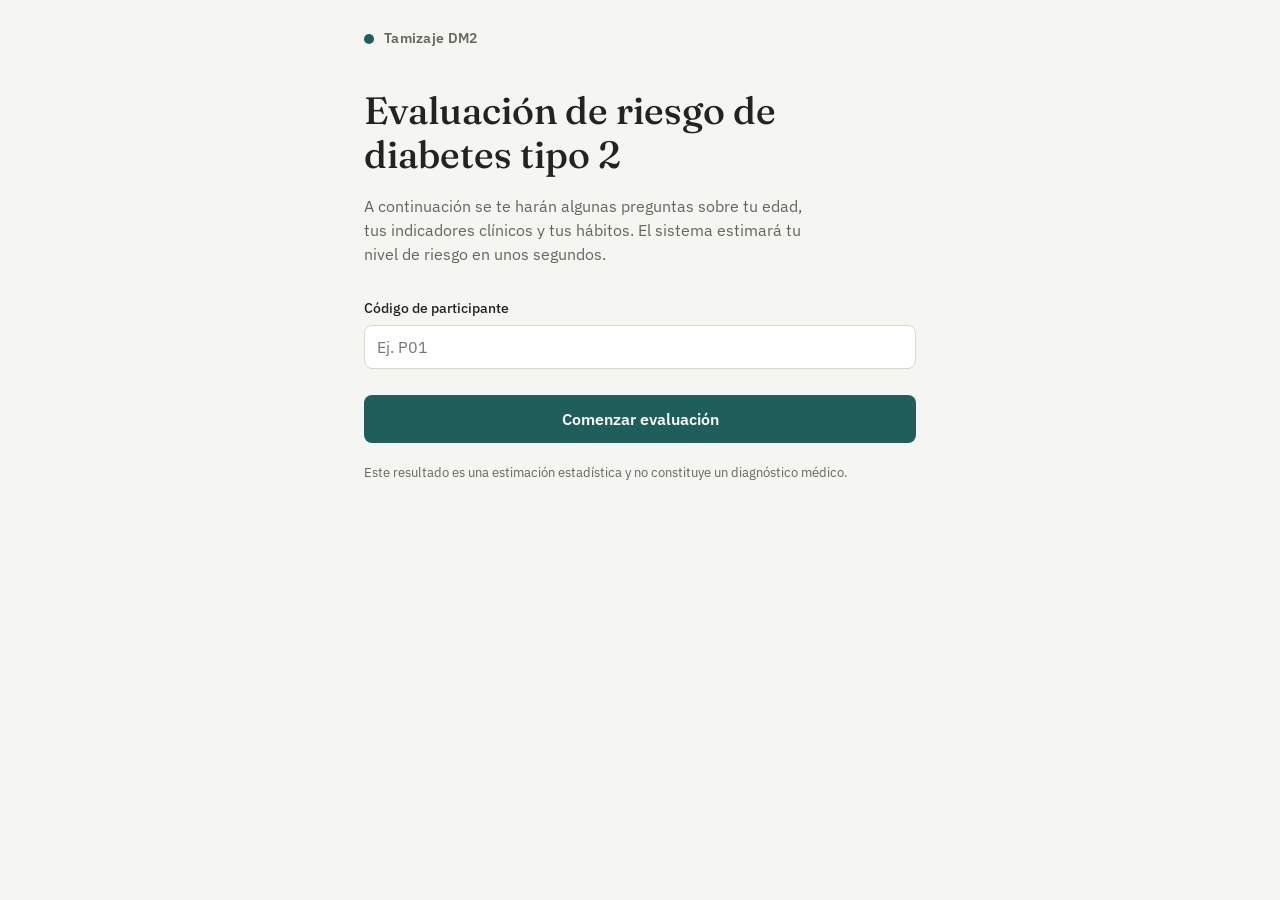
==== frontend/index.html @ 34cf7c33 "fix: apuntar frontend al backend de Render" ====
<!DOCTYPE html>
<html lang="es">

<head>
    <meta charset="UTF-8">
    <meta name="viewport" content="width=device-width, initial-scale=1.0">
    <title>Evaluación de riesgo de diabetes tipo 2</title>
    <link rel="preconnect" href="https://fonts.googleapis.com">
    <link
        href="https://fonts.googleapis.com/css2?family=Fraunces:opsz,wght@9..144,400;9..144,500;9..144,600&family=IBM+Plex+Sans:wght@400;500;600&display=swap"
        rel="stylesheet">
    <link rel="stylesheet" href="css/style.css">
</head>

<body>

    <div class="wrap">

        <header class="masthead">
            <span class="masthead__mark" aria-hidden="true"></span>
            <span class="masthead__name">Tamizaje DM2</span>
        </header>

        <!-- PANTALLA 1: INICIO -->
        <section id="screen-start" class="screen">
            <h1 class="display">Evaluación de riesgo de<br>diabetes tipo 2</h1>
            <p class="lede">
                A continuación se te harán algunas preguntas sobre tu edad, tus indicadores clínicos
                y tus hábitos. El sistema estimará tu nivel de riesgo en unos segundos.
            </p>

            <div class="field">
                <label for="codigo-participante">Código de participante</label>
                <input type="text" id="codigo-participante" placeholder="Ej. P01" autocomplete="off">
            </div>

            <button type="button" class="btn btn--primary" id="btn-start">Comenzar evaluación</button>

            <p class="disclaimer">
                Este resultado es una estimación estadística y no constituye un diagnóstico médico.
            </p>
        </section>

        <!-- PANTALLA 2: FORMULARIO -->
        <form id="screen-form" class="screen" hidden>
            <h2 class="section-title">Datos generales</h2>
            <div class="grid">
                <div class="field">
                    <label for="edad">Edad</label>
                    <input type="number" id="edad" min="30" max="64" required>
                    <span class="hint">Entre 30 y 64 años</span>
                </div>
                <div class="field">
                    <label for="genero">Sexo</label>
                    <select id="genero" required>
                        <option value="Female">Femenino</option>
                        <option value="Male">Masculino</option>
                        <option value="Other">Otro</option>
                    </select>
                </div>
            </div>

            <hr class="rule">

            <h2 class="section-title">Indicadores clínicos</h2>
            <p class="section-note">Si no conoces alguno de estos valores, revisa tu último examen de laboratorio.</p>

            <div class="grid">
                <div class="field">
                    <label for="imc">Índice de masa corporal (IMC)</label>
                    <input type="number" id="imc" min="10" max="70" step="0.1" required>
                </div>
                <div class="field">
                    <label for="glucosa">Glucosa en sangre (mg/dL)</label>
                    <input type="number" id="glucosa" min="50" max="400" required>
                </div>
                <div class="field">
                    <label for="hba1c">Nivel de HbA1c (%)</label>
                    <input type="number" id="hba1c" min="3" max="15" step="0.1" required>
                </div>
                <div class="field">
                    <label for="tabaquismo">Historial de tabaquismo</label>
                    <select id="tabaquismo" required>
                        <option value="never">Nunca he fumado</option>
                        <option value="former">Fumé antes, ya no</option>
                        <option value="not current">No fumo actualmente</option>
                        <option value="current">Fumo actualmente</option>
                        <option value="No Info">Prefiero no decir</option>
                    </select>
                </div>
            </div>

            <fieldset class="toggle-group">
                <legend>¿Tienes hipertensión arterial?</legend>
                <label class="toggle"><input type="radio" name="hipertension" value="1"><span>Sí</span></label>
                <label class="toggle"><input type="radio" name="hipertension" value="0" checked><span>No</span></label>
            </fieldset>

            <fieldset class="toggle-group">
                <legend>¿Tienes alguna enfermedad cardiovascular?</legend>
                <label class="toggle"><input type="radio" name="cardiaca" value="1"><span>Sí</span></label>
                <label class="toggle"><input type="radio" name="cardiaca" value="0" checked><span>No</span></label>
            </fieldset>

            <p class="error" id="form-error" hidden></p>

            <button type="button" class="btn btn--primary" id="btn-submit">Evaluar mi riesgo</button>
        </form>

        <!-- PANTALLA 3: RESULTADO -->
        <section id="screen-result" class="screen" hidden>
            <h2 class="section-title">Tu resultado</h2>

            <div class="result">
                <svg class="gauge" viewBox="0 0 120 120" aria-hidden="true">
                    <circle class="gauge__track" cx="60" cy="60" r="54"></circle>
                    <circle class="gauge__value" id="gauge-value" cx="60" cy="60" r="54"></circle>
                </svg>
                <div class="result__figures">
                    <span class="result__pct" id="result-pct">0%</span>
                    <span class="result__label" id="result-label">Calculando…</span>
                </div>
            </div>

            <p class="result__explain" id="result-explain"></p>

            <p class="result__meta" id="result-meta"></p>

            <p class="disclaimer">
                Este resultado es una estimación generada por un modelo estadístico y no reemplaza
                la evaluación de un profesional de salud. Ante cualquier duda, consulta a tu médico.
            </p>

            <button type="button" class="btn btn--ghost" id="btn-reset">Registrar otro participante</button>
            <a href="#" id="link-sus" class="btn btn--primary"
                style="display:block;text-align:center;text-decoration:none;box-sizing:border-box;margin-top:10px;">¿Ya
                terminaste? Completa la encuesta de usabilidad</a>
        </section>

    </div>

    <script src="js/config.js"></script>
    <script src="js/app.js"></script>
</body>

</html>
---- frontend/css/style.css ----
:root {
    --bg: #F5F6F1;
    --surface: #FFFFFF;
    --ink: #23241F;
    --ink-muted: #63665C;
    --line: #DBDACF;
    --primary: #1F5F5B;
    --primary-hover: #174A47;
    --on-primary: #FBFAF6;

    --risk-low: #3E7D51;
    --risk-low-bg: #E7F1E6;
    --risk-mid: #A9781E;
    --risk-mid-bg: #F4EAD4;
    --risk-high: #AA4A34;
    --risk-high-bg: #F3E0D8;

    --radius: 10px;
    --font-display: 'Fraunces', serif;
    --font-body: 'IBM Plex Sans', -apple-system, sans-serif;
}

* {
    box-sizing: border-box;
}

body {
    margin: 0;
    background: var(--bg);
    color: var(--ink);
    font-family: var(--font-body);
    line-height: 1.5;
    -webkit-font-smoothing: antialiased;
}

.wrap {
    max-width: 600px;
    margin: 0 auto;
    padding: 28px 24px 64px;
}

.masthead {
    display: flex;
    align-items: center;
    gap: 10px;
    margin-bottom: 40px;
}

.masthead__mark {
    width: 10px;
    height: 10px;
    border-radius: 50%;
    background: var(--primary);
    flex-shrink: 0;
}

.masthead__name {
    font-family: var(--font-body);
    font-weight: 600;
    font-size: 14px;
    color: var(--ink-muted);
    letter-spacing: 0.02em;
}

.display {
    font-family: var(--font-display);
    font-weight: 500;
    font-size: clamp(28px, 6vw, 38px);
    line-height: 1.15;
    margin: 0 0 18px;
    color: var(--ink);
}

.lede {
    font-size: 16px;
    color: var(--ink-muted);
    max-width: 46ch;
    margin: 0 0 32px;
}

.section-title {
    font-family: var(--font-display);
    font-weight: 500;
    font-size: 22px;
    margin: 0 0 4px;
}

.section-note {
    color: var(--ink-muted);
    font-size: 14px;
    margin: 0 0 20px;
}

.rule {
    border: none;
    border-top: 1px solid var(--line);
    margin: 32px 0;
}

.grid {
    display: grid;
    grid-template-columns: 1fr 1fr;
    gap: 18px 16px;
    margin-bottom: 8px;
}

.field {
    display: flex;
    flex-direction: column;
    gap: 6px;
    margin-bottom: 18px;
}

.field label {
    font-size: 14px;
    font-weight: 500;
    color: var(--ink);
}

.field input,
.field select {
    font-family: var(--font-body);
    font-size: 16px;
    padding: 11px 12px;
    border: 1px solid var(--line);
    border-radius: 8px;
    background: var(--surface);
    color: var(--ink);
}

.field input:focus,
.field select:focus,
.toggle input:focus-visible+span {
    outline: 2px solid var(--primary);
    outline-offset: 1px;
}

.hint {
    font-size: 12px;
    color: var(--ink-muted);
}

.toggle-group {
    border: none;
    padding: 0;
    margin: 0 0 20px;
    display: flex;
    align-items: center;
    justify-content: space-between;
    gap: 16px;
    flex-wrap: wrap;
}

.toggle-group legend {
    font-size: 15px;
    padding: 0;
    margin-bottom: 8px;
    width: 100%;
}

.toggle {
    position: relative;
    display: inline-flex;
}

.toggle input {
    position: absolute;
    opacity: 0;
}

.toggle span {
    padding: 8px 20px;
    border: 1px solid var(--line);
    border-radius: 999px;
    font-size: 14px;
    color: var(--ink-muted);
    cursor: pointer;
}

.toggle input:checked+span {
    background: var(--primary);
    border-color: var(--primary);
    color: var(--on-primary);
}

.btn {
    display: inline-block;
    width: 100%;
    padding: 14px 20px;
    border-radius: 8px;
    border: none;
    font-family: var(--font-body);
    font-size: 16px;
    font-weight: 600;
    cursor: pointer;
    text-align: center;
    margin-top: 8px;
}

.btn--primary {
    background: var(--primary);
    color: var(--on-primary);
}

.btn--primary:hover {
    background: var(--primary-hover);
}

.btn--ghost {
    background: transparent;
    color: var(--primary);
    border: 1px solid var(--line);
}

.disclaimer {
    font-size: 13px;
    color: var(--ink-muted);
    margin-top: 20px;
}

.error {
    color: var(--risk-high);
    font-size: 14px;
    margin: -6px 0 12px;
}

/* Resultado */
.result {
    display: flex;
    align-items: center;
    gap: 24px;
    margin: 12px 0 20px;
}

.gauge {
    width: 120px;
    height: 120px;
    flex-shrink: 0;
    transform: rotate(-90deg);
}

.gauge__track {
    fill: none;
    stroke: var(--line);
    stroke-width: 10;
}

.gauge__value {
    fill: none;
    stroke: var(--risk-low);
    stroke-width: 10;
    stroke-linecap: round;
    stroke-dasharray: 339.3 339.3;
    stroke-dashoffset: 339.3;
    transition: stroke-dashoffset 0.8s ease, stroke 0.3s ease;
}

.result__figures {
    display: flex;
    flex-direction: column;
    gap: 4px;
}

.result__pct {
    font-family: var(--font-display);
    font-size: 42px;
    font-weight: 500;
    line-height: 1;
}

.result__label {
    display: inline-block;
    padding: 5px 12px;
    border-radius: 999px;
    font-size: 13px;
    font-weight: 600;
    width: fit-content;
}

.result__label--bajo {
    background: var(--risk-low-bg);
    color: var(--risk-low);
}

.result__label--moderado {
    background: var(--risk-mid-bg);
    color: var(--risk-mid);
}

.result__label--alto {
    background: var(--risk-high-bg);
    color: var(--risk-high);
}

.result__explain {
    font-size: 15px;
    color: var(--ink);
    max-width: 48ch;
}

.result__meta {
    font-size: 13px;
    color: var(--ink-muted);
    margin-bottom: 28px;
}

@media (max-width: 460px) {
    .grid {
        grid-template-columns: 1fr;
    }

    .result {
        flex-direction: column;
        align-items: flex-start;
    }
}
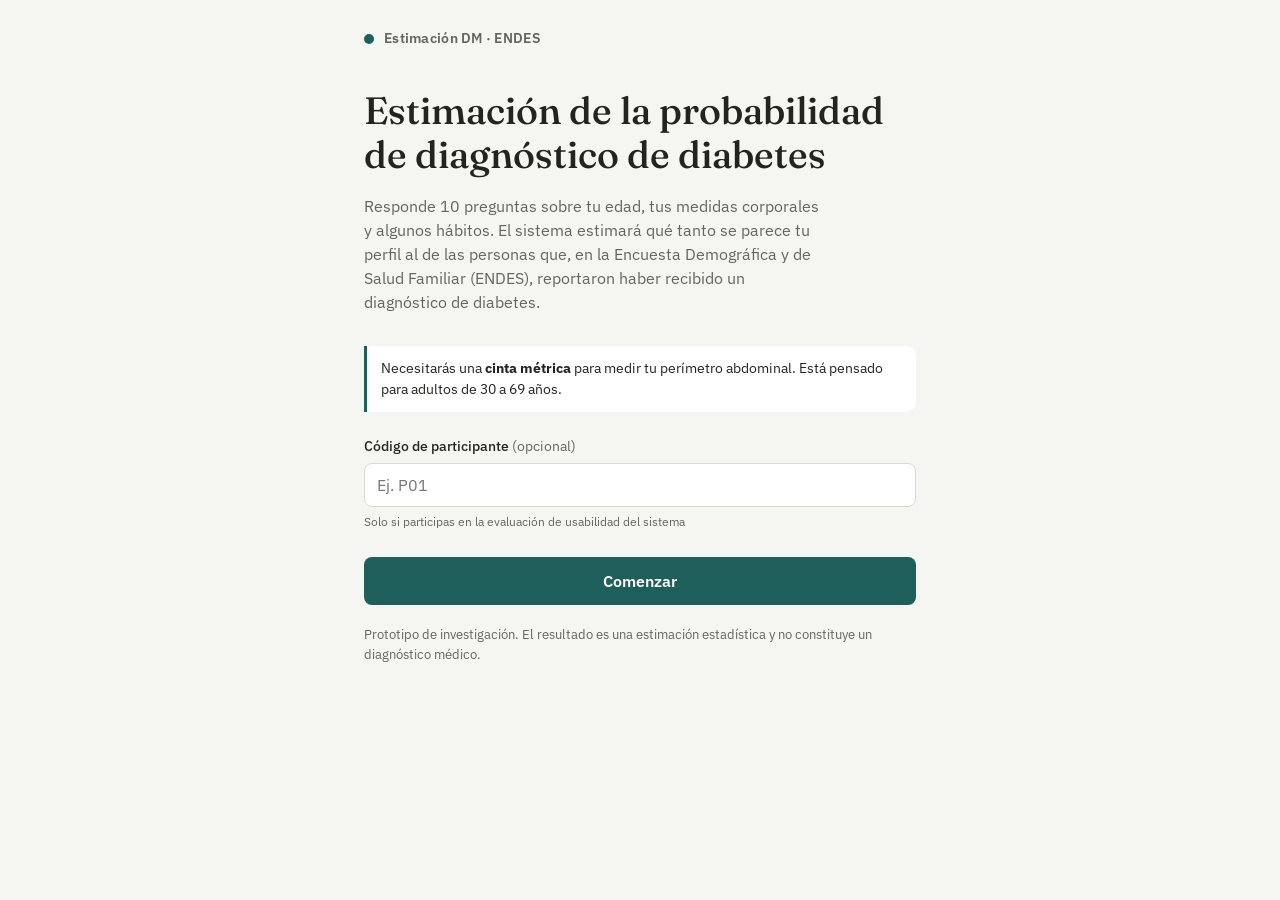
==== commit 08647fd6: "feat: backend Python 3.14, frontend y analisis compelemntarios de la fase ENDES" ====
--- a/frontend/index.html
+++ b/frontend/index.html
@@ -4,7 +4,7 @@
 <head>
     <meta charset="UTF-8">
     <meta name="viewport" content="width=device-width, initial-scale=1.0">
-    <title>Evaluación de riesgo de diabetes tipo 2</title>
+    <title>Estimación de diagnóstico de diabetes</title>
     <link rel="preconnect" href="https://fonts.googleapis.com">
     <link
         href="https://fonts.googleapis.com/css2?family=Fraunces:opsz,wght@9..144,400;9..144,500;9..144,600&family=IBM+Plex+Sans:wght@400;500;600&display=swap"
@@ -18,26 +18,34 @@
 
         <header class="masthead">
             <span class="masthead__mark" aria-hidden="true"></span>
-            <span class="masthead__name">Tamizaje DM2</span>
+            <span class="masthead__name">Estimación DM · ENDES</span>
         </header>
 
         <!-- PANTALLA 1: INICIO -->
         <section id="screen-start" class="screen">
-            <h1 class="display">Evaluación de riesgo de<br>diabetes tipo 2</h1>
+            <h1 class="display">Estimación de la probabilidad de diagnóstico de diabetes</h1>
             <p class="lede">
-                A continuación se te harán algunas preguntas sobre tu edad, tus indicadores clínicos
-                y tus hábitos. El sistema estimará tu nivel de riesgo en unos segundos.
+                Responde 10 preguntas sobre tu edad, tus medidas corporales y algunos hábitos. El sistema
+                estimará qué tanto se parece tu perfil al de las personas que, en la Encuesta Demográfica
+                y de Salud Familiar (ENDES), reportaron haber recibido un diagnóstico de diabetes.
+            </p>
+
+            <p class="callout">
+                Necesitarás una <strong>cinta métrica</strong> para medir tu perímetro abdominal.
+                Está pensado para adultos de 30 a 69 años.
             </p>
 
             <div class="field">
-                <label for="codigo-participante">Código de participante</label>
-                <input type="text" id="codigo-participante" placeholder="Ej. P01" autocomplete="off">
+                <label for="codigo-participante">Código de participante <span class="optional">(opcional)</span></label>
+                <input type="text" id="codigo-participante" placeholder="Ej. P01" maxlength="20" autocomplete="off">
+                <span class="hint">Solo si participas en la evaluación de usabilidad del sistema</span>
             </div>
 
-            <button type="button" class="btn btn--primary" id="btn-start">Comenzar evaluación</button>
+            <button type="button" class="btn btn--primary" id="btn-start">Comenzar</button>
 
             <p class="disclaimer">
-                Este resultado es una estimación estadística y no constituye un diagnóstico médico.
+                Prototipo de investigación. El resultado es una estimación estadística y no constituye un
+                diagnóstico médico.
             </p>
         </section>
 
@@ -46,65 +54,81 @@
             <h2 class="section-title">Datos generales</h2>
             <div class="grid">
                 <div class="field">
-                    <label for="edad">Edad</label>
-                    <input type="number" id="edad" min="30" max="64" required>
-                    <span class="hint">Entre 30 y 64 años</span>
+                    <label for="edad">Edad (años)</label>
+                    <input type="number" id="edad" min="30" max="69" step="1" required>
+                    <span class="hint">Entre 30 y 69 años</span>
                 </div>
                 <div class="field">
-                    <label for="genero">Sexo</label>
-                    <select id="genero" required>
-                        <option value="Female">Femenino</option>
-                        <option value="Male">Masculino</option>
-                        <option value="Other">Otro</option>
+                    <label for="sexo">Sexo</label>
+                    <select id="sexo" required>
+                        <option value="" selected disabled>Selecciona</option>
+                        <option value="femenino">Mujer</option>
+                        <option value="masculino">Hombre</option>
                     </select>
                 </div>
             </div>
 
             <hr class="rule">
 
-            <h2 class="section-title">Indicadores clínicos</h2>
-            <p class="section-note">Si no conoces alguno de estos valores, revisa tu último examen de laboratorio.</p>
+            <h2 class="section-title">Medidas corporales</h2>
+            <div class="grid">
+                <div class="field">
+                    <label for="peso">Peso (kg)</label>
+                    <input type="number" id="peso" min="30" max="250" step="0.1" required>
+                </div>
+                <div class="field">
+                    <label for="talla">Talla (cm)</label>
+                    <input type="number" id="talla" min="120" max="220" step="0.1" required>
+                </div>
+                <div class="field">
+                    <label>Índice de masa corporal (IMC)</label>
+                    <div class="imc-display" id="imc-display">—</div>
+                    <span class="hint">Se calcula automáticamente a partir de tu peso y talla</span>
+                </div>
+                <div class="field">
+                    <label for="cintura">Perímetro abdominal (cm)</label>
+                    <input type="number" id="cintura" min="50" max="170" step="0.1" required>
+                    <span class="hint">De pie, con la cinta alrededor de la cintura a la altura del ombligo, sin
+                        ajustarla</span>
+                </div>
+            </div>
+
+            <hr class="rule">
+
+            <h2 class="section-title">Antecedentes y hábitos</h2>
+
+            <fieldset class="toggle-group">
+                <legend>¿Alguna vez en su vida un médico le ha diagnosticado hipertensión arterial o presión alta?</legend>
+                <label class="toggle"><input type="radio" name="hipertension" value="1" required><span>Sí</span></label>
+                <label class="toggle"><input type="radio" name="hipertension" value="0"><span>No</span></label>
+            </fieldset>
+
+            <fieldset class="toggle-group">
+                <legend>En los últimos 12 meses, ¿ha fumado cigarrillos?</legend>
+                <label class="toggle"><input type="radio" name="fuma" value="1" required><span>Sí</span></label>
+                <label class="toggle"><input type="radio" name="fuma" value="0"><span>No</span></label>
+            </fieldset>
+
+            <fieldset class="toggle-group">
+                <legend>En los últimos 12 meses, ¿ha consumido alguna bebida alcohólica o licor?</legend>
+                <label class="toggle"><input type="radio" name="alcohol" value="1" required><span>Sí</span></label>
+                <label class="toggle"><input type="radio" name="alcohol" value="0"><span>No</span></label>
+            </fieldset>
 
             <div class="grid">
                 <div class="field">
-                    <label for="imc">Índice de masa corporal (IMC)</label>
-                    <input type="number" id="imc" min="10" max="70" step="0.1" required>
+                    <label for="dias-frutas">En los últimos 7 días, ¿cuántos días comió frutas?</label>
+                    <select id="dias-frutas" class="select-dias" required></select>
                 </div>
                 <div class="field">
-                    <label for="glucosa">Glucosa en sangre (mg/dL)</label>
-                    <input type="number" id="glucosa" min="50" max="400" required>
-                </div>
-                <div class="field">
-                    <label for="hba1c">Nivel de HbA1c (%)</label>
-                    <input type="number" id="hba1c" min="3" max="15" step="0.1" required>
-                </div>
-                <div class="field">
-                    <label for="tabaquismo">Historial de tabaquismo</label>
-                    <select id="tabaquismo" required>
-                        <option value="never">Nunca he fumado</option>
-                        <option value="former">Fumé antes, ya no</option>
-                        <option value="not current">No fumo actualmente</option>
-                        <option value="current">Fumo actualmente</option>
-                        <option value="No Info">Prefiero no decir</option>
-                    </select>
+                    <label for="dias-verduras">En los últimos 7 días, ¿cuántos días comió ensalada de verduras?</label>
+                    <select id="dias-verduras" class="select-dias" required></select>
                 </div>
             </div>
 
-            <fieldset class="toggle-group">
-                <legend>¿Tienes hipertensión arterial?</legend>
-                <label class="toggle"><input type="radio" name="hipertension" value="1"><span>Sí</span></label>
-                <label class="toggle"><input type="radio" name="hipertension" value="0" checked><span>No</span></label>
-            </fieldset>
-
-            <fieldset class="toggle-group">
-                <legend>¿Tienes alguna enfermedad cardiovascular?</legend>
-                <label class="toggle"><input type="radio" name="cardiaca" value="1"><span>Sí</span></label>
-                <label class="toggle"><input type="radio" name="cardiaca" value="0" checked><span>No</span></label>
-            </fieldset>
-
             <p class="error" id="form-error" hidden></p>
 
-            <button type="button" class="btn btn--primary" id="btn-submit">Evaluar mi riesgo</button>
+            <button type="button" class="btn btn--primary" id="btn-submit">Obtener estimación</button>
         </form>
 
         <!-- PANTALLA 3: RESULTADO -->
@@ -114,27 +138,27 @@
             <div class="result">
                 <svg class="gauge" viewBox="0 0 120 120" aria-hidden="true">
                     <circle class="gauge__track" cx="60" cy="60" r="54"></circle>
-                    <circle class="gauge__value" id="gauge-value" cx="60" cy="60" r="54"></circle>
+                    <circle class="gauge__value gauge__value--neutral" id="gauge-value" cx="60" cy="60" r="54"></circle>
                 </svg>
                 <div class="result__figures">
                     <span class="result__pct" id="result-pct">0%</span>
-                    <span class="result__label" id="result-label">Calculando…</span>
+                    <span class="result__caption">Probabilidad estimada</span>
                 </div>
             </div>
 
-            <p class="result__explain" id="result-explain"></p>
+            <p class="result__reference" id="result-reference"></p>
+            <p class="result__explain" id="result-message"></p>
+
+            <hr class="rule">
+
+            <h3 class="subsection-title">Cómo combinó el modelo tus datos</h3>
+            <ul class="factores" id="result-factores"></ul>
+            <p class="section-note" id="result-nota"></p>
 
             <p class="result__meta" id="result-meta"></p>
 
-            <p class="disclaimer">
-                Este resultado es una estimación generada por un modelo estadístico y no reemplaza
-                la evaluación de un profesional de salud. Ante cualquier duda, consulta a tu médico.
-            </p>
-
-            <button type="button" class="btn btn--ghost" id="btn-reset">Registrar otro participante</button>
-            <a href="#" id="link-sus" class="btn btn--primary"
-                style="display:block;text-align:center;text-decoration:none;box-sizing:border-box;margin-top:10px;">¿Ya
-                terminaste? Completa la encuesta de usabilidad</a>
+            <button type="button" class="btn btn--ghost" id="btn-reset">Nueva evaluación</button>
+            <a href="#" id="link-sus" class="btn btn--primary btn--link" hidden>Completa la encuesta de usabilidad</a>
         </section>
 
     </div>
@@ -143,4 +167,4 @@
     <script src="js/app.js"></script>
 </body>
 
-</html>+</html>
--- a/frontend/css/style.css
+++ b/frontend/css/style.css
@@ -138,6 +138,17 @@
 .hint {
     font-size: 12px;
     color: var(--ink-muted);
+}
+
+.imc-display {
+    font-family: var(--font-body);
+    font-size: 20px;
+    font-weight: 600;
+    padding: 11px 12px;
+    border: 1px dashed var(--line);
+    border-radius: 8px;
+    background: var(--bg);
+    color: var(--primary);
 }
 
 .toggle-group {
@@ -304,6 +315,100 @@
     margin-bottom: 28px;
 }
 
+/* Resultado de la estimacion: sin colores de riesgo, porque no hay categorias de riesgo */
+.gauge__value--neutral {
+    stroke: var(--primary);
+}
+
+.result__caption {
+    font-size: 14px;
+    color: var(--ink-muted);
+}
+
+.result__reference {
+    font-size: 14px;
+    color: var(--ink-muted);
+    max-width: 52ch;
+}
+
+.subsection-title {
+    font-family: var(--font-display);
+    font-weight: 500;
+    font-size: 18px;
+    margin: 0 0 12px;
+}
+
+.factores {
+    list-style: none;
+    padding: 0;
+    margin: 0 0 16px;
+    border: 1px solid var(--line);
+    border-radius: var(--radius);
+    background: var(--surface);
+}
+
+.factor {
+    display: grid;
+    grid-template-columns: 1fr auto;
+    gap: 2px 12px;
+    padding: 12px 14px;
+}
+
+.factor + .factor {
+    border-top: 1px solid var(--line);
+}
+
+.factor__nombre {
+    font-weight: 500;
+}
+
+.factor__valor {
+    grid-column: 1;
+    font-size: 13px;
+    color: var(--ink-muted);
+}
+
+.factor__efecto {
+    grid-column: 2;
+    grid-row: 1 / span 2;
+    align-self: center;
+    font-size: 13px;
+    padding: 4px 10px;
+    border-radius: 999px;
+    border: 1px solid var(--line);
+    color: var(--ink-muted);
+}
+
+.factor__efecto--aumenta {
+    color: var(--primary);
+    border-color: var(--primary);
+}
+
+.callout {
+    font-size: 14px;
+    padding: 12px 14px;
+    border-left: 3px solid var(--primary);
+    background: var(--surface);
+    border-radius: 0 var(--radius) var(--radius) 0;
+    margin: 0 0 24px;
+}
+
+.optional {
+    font-weight: 400;
+    color: var(--ink-muted);
+}
+
+.btn--link {
+    display: block;
+    text-decoration: none;
+    box-sizing: border-box;
+    margin-top: 10px;
+}
+
+.btn--link[hidden] {
+    display: none;
+}
+
 @media (max-width: 460px) {
     .grid {
         grid-template-columns: 1fr;
@@ -313,4 +418,74 @@
         flex-direction: column;
         align-items: flex-start;
     }
+}
+
+/* Encuesta SUS: preguntas tipo Likert */
+.likert {
+    border: none;
+    padding: 0;
+    margin: 0 0 24px;
+}
+
+.likert legend {
+    font-size: 15px;
+    font-weight: 500;
+    padding: 0;
+    margin-bottom: 12px;
+}
+
+.likert__scale {
+    display: flex;
+    justify-content: space-between;
+    gap: 6px;
+}
+
+.likert__option {
+    display: flex;
+    flex-direction: column;
+    align-items: center;
+    gap: 6px;
+    flex: 1;
+    cursor: pointer;
+    text-align: center;
+}
+
+.likert__option input {
+    position: absolute;
+    opacity: 0;
+}
+
+.likert__dot {
+    width: 22px;
+    height: 22px;
+    border-radius: 50%;
+    border: 1px solid var(--line);
+    background: var(--surface);
+}
+
+.likert__option input:checked+.likert__dot {
+    background: var(--primary);
+    border-color: var(--primary);
+    box-shadow: 0 0 0 3px rgba(31, 95, 91, 0.15);
+}
+
+.likert__option input:focus-visible+.likert__dot {
+    outline: 2px solid var(--primary);
+    outline-offset: 2px;
+}
+
+.likert__text {
+    font-size: 11px;
+    color: var(--ink-muted);
+    line-height: 1.2;
+}
+
+@media (max-width: 460px) {
+    .likert__scale {
+        gap: 4px;
+    }
+
+    .likert__text {
+        font-size: 9px;
+    }
 }
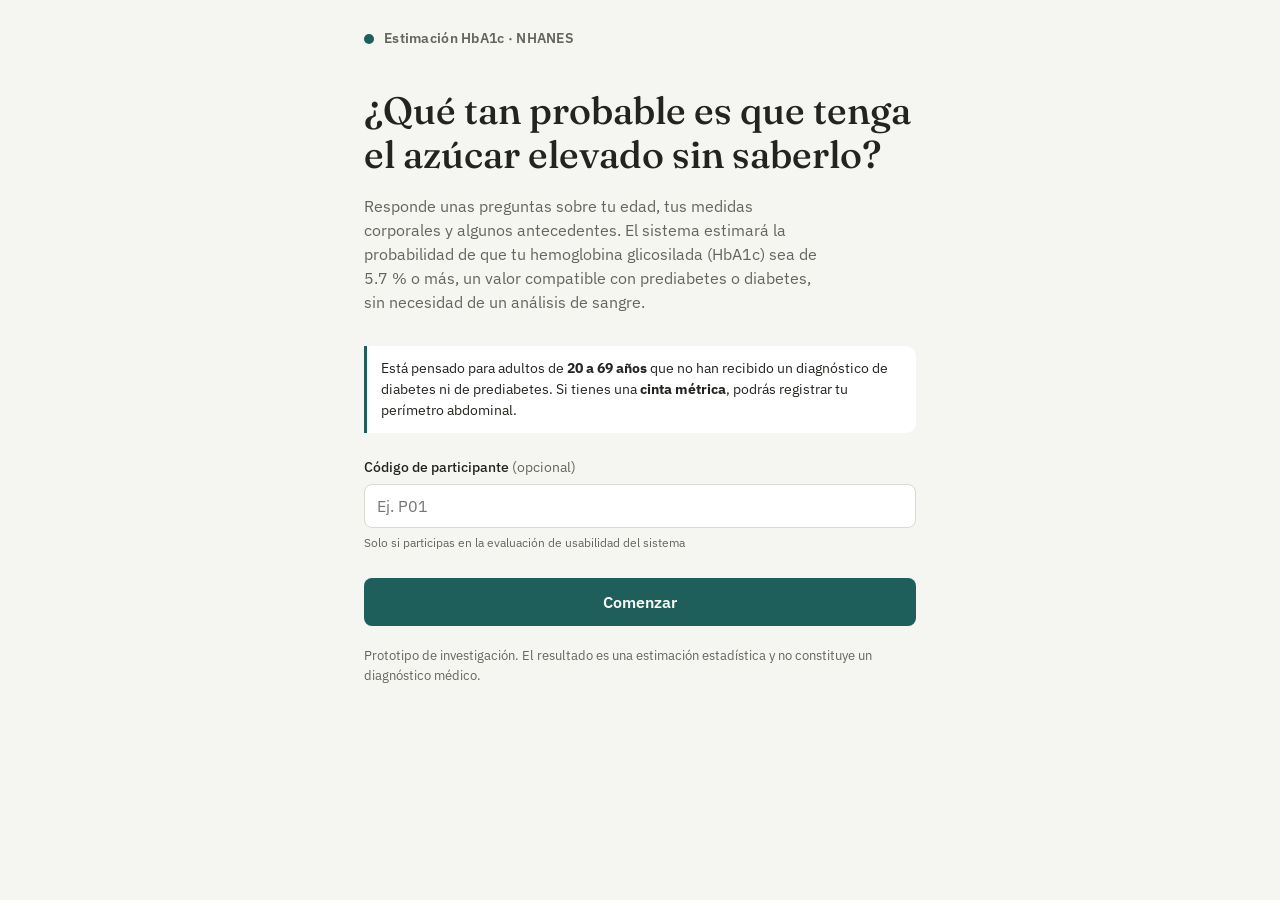
==== commit aa31a1ff: "feat: web con modelo NHANES, contribuciones SHARP y catalogo de recomendaciones" ====
--- a/frontend/index.html
+++ b/frontend/index.html
@@ -4,7 +4,7 @@
 <head>
     <meta charset="UTF-8">
     <meta name="viewport" content="width=device-width, initial-scale=1.0">
-    <title>Estimación de diagnóstico de diabetes</title>
+    <title>Estimación de HbA1c elevada</title>
     <link rel="preconnect" href="https://fonts.googleapis.com">
     <link
         href="https://fonts.googleapis.com/css2?family=Fraunces:opsz,wght@9..144,400;9..144,500;9..144,600&family=IBM+Plex+Sans:wght@400;500;600&display=swap"
@@ -18,21 +18,22 @@
 
         <header class="masthead">
             <span class="masthead__mark" aria-hidden="true"></span>
-            <span class="masthead__name">Estimación DM · ENDES</span>
+            <span class="masthead__name">Estimación HbA1c · NHANES</span>
         </header>
 
         <!-- PANTALLA 1: INICIO -->
         <section id="screen-start" class="screen">
-            <h1 class="display">Estimación de la probabilidad de diagnóstico de diabetes</h1>
+            <h1 class="display">¿Qué tan probable es que tenga el azúcar elevado sin saberlo?</h1>
             <p class="lede">
-                Responde 10 preguntas sobre tu edad, tus medidas corporales y algunos hábitos. El sistema
-                estimará qué tanto se parece tu perfil al de las personas que, en la Encuesta Demográfica
-                y de Salud Familiar (ENDES), reportaron haber recibido un diagnóstico de diabetes.
+                Responde unas preguntas sobre tu edad, tus medidas corporales y algunos antecedentes. El sistema
+                estimará la probabilidad de que tu hemoglobina glicosilada (HbA1c) sea de 5.7 % o más, un valor
+                compatible con prediabetes o diabetes, sin necesidad de un análisis de sangre.
             </p>
 
             <p class="callout">
-                Necesitarás una <strong>cinta métrica</strong> para medir tu perímetro abdominal.
-                Está pensado para adultos de 30 a 69 años.
+                Está pensado para adultos de <strong>20 a 69 años</strong> que no han recibido un diagnóstico de
+                diabetes ni de prediabetes. Si tienes una <strong>cinta métrica</strong>, podrás registrar tu
+                perímetro abdominal.
             </p>
 
             <div class="field">
@@ -49,14 +50,37 @@
             </p>
         </section>
 
-        <!-- PANTALLA 2: FORMULARIO -->
+        <!-- PANTALLA 2: PREGUNTA DE FILTRO -->
+        <section id="screen-filter" class="screen" hidden>
+            <h2 class="section-title">Antes de empezar</h2>
+            <fieldset class="toggle-group">
+                <legend>¿Algún médico le ha dicho que tiene diabetes, prediabetes o azúcar alta en la sangre, o usa
+                    insulina o pastillas para la diabetes?</legend>
+                <label class="toggle"><input type="radio" name="diagnostico_previo" value="1"><span>Sí</span></label>
+                <label class="toggle"><input type="radio" name="diagnostico_previo" value="0"><span>No</span></label>
+            </fieldset>
+            <p class="error" id="filter-error" hidden>Selecciona una respuesta para continuar.</p>
+            <button type="button" class="btn btn--primary" id="btn-filter">Continuar</button>
+        </section>
+
+        <!-- PANTALLA: FUERA DEL ALCANCE -->
+        <section id="screen-out" class="screen" hidden>
+            <h2 class="section-title">Este sistema no aplica a su caso</h2>
+            <p class="result__explain" id="out-message">
+                Este sistema está pensado para personas sin diagnóstico previo de diabetes ni prediabetes y que no
+                estén embarazadas. Si ya recibió un diagnóstico, siga las indicaciones de su profesional de salud.
+            </p>
+            <button type="button" class="btn btn--ghost btn-reset">Volver al inicio</button>
+        </section>
+
+        <!-- PANTALLA 3: FORMULARIO -->
         <form id="screen-form" class="screen" hidden>
             <h2 class="section-title">Datos generales</h2>
             <div class="grid">
                 <div class="field">
                     <label for="edad">Edad (años)</label>
-                    <input type="number" id="edad" min="30" max="69" step="1" required>
-                    <span class="hint">Entre 30 y 69 años</span>
+                    <input type="number" id="edad" min="20" max="69" step="1" required>
+                    <span class="hint">Entre 20 y 69 años</span>
                 </div>
                 <div class="field">
                     <label for="sexo">Sexo</label>
@@ -68,6 +92,12 @@
                 </div>
             </div>
 
+            <fieldset class="toggle-group" id="grupo-embarazo" hidden>
+                <legend>¿Está embarazada actualmente?</legend>
+                <label class="toggle"><input type="radio" name="embarazo" value="1"><span>Sí</span></label>
+                <label class="toggle"><input type="radio" name="embarazo" value="0"><span>No</span></label>
+            </fieldset>
+
             <hr class="rule">
 
             <h2 class="section-title">Medidas corporales</h2>
@@ -86,10 +116,10 @@
                     <span class="hint">Se calcula automáticamente a partir de tu peso y talla</span>
                 </div>
                 <div class="field">
-                    <label for="cintura">Perímetro abdominal (cm)</label>
-                    <input type="number" id="cintura" min="50" max="170" step="0.1" required>
+                    <label for="cintura">Perímetro abdominal (cm) <span class="optional">(opcional)</span></label>
+                    <input type="number" id="cintura" min="50" max="180" step="0.1">
                     <span class="hint">De pie, con la cinta alrededor de la cintura a la altura del ombligo, sin
-                        ajustarla</span>
+                        ajustarla. Si no tienes cinta métrica, déjalo vacío.</span>
                 </div>
             </div>
 
@@ -98,40 +128,38 @@
             <h2 class="section-title">Antecedentes y hábitos</h2>
 
             <fieldset class="toggle-group">
-                <legend>¿Alguna vez en su vida un médico le ha diagnosticado hipertensión arterial o presión alta?</legend>
+                <legend>¿Algún médico u otro profesional de salud le ha dicho que tiene presión alta (hipertensión)?</legend>
                 <label class="toggle"><input type="radio" name="hipertension" value="1" required><span>Sí</span></label>
                 <label class="toggle"><input type="radio" name="hipertension" value="0"><span>No</span></label>
             </fieldset>
 
             <fieldset class="toggle-group">
-                <legend>En los últimos 12 meses, ¿ha fumado cigarrillos?</legend>
+                <legend>¿Su padre, su madre o algún hermano o hermana ha sido diagnosticado con diabetes?</legend>
+                <label class="toggle"><input type="radio" name="familiar_diabetes" value="1" required><span>Sí</span></label>
+                <label class="toggle"><input type="radio" name="familiar_diabetes" value="0"><span>No</span></label>
+                <label class="toggle"><input type="radio" name="familiar_diabetes" value="ns"><span>No sé</span></label>
+            </fieldset>
+
+            <fieldset class="toggle-group">
+                <legend>En una semana típica, ¿practica deportes, ejercicios o actividades recreativas moderadas o
+                    vigorosas (por ejemplo, caminar a paso rápido, nadar, montar bicicleta, jugar fútbol) durante al
+                    menos 10 minutos seguidos?</legend>
+                <label class="toggle"><input type="radio" name="actividad_fisica" value="1" required><span>Sí</span></label>
+                <label class="toggle"><input type="radio" name="actividad_fisica" value="0"><span>No</span></label>
+            </fieldset>
+
+            <fieldset class="toggle-group">
+                <legend>¿Fuma cigarrillos actualmente, ya sea todos los días o algunos días?</legend>
                 <label class="toggle"><input type="radio" name="fuma" value="1" required><span>Sí</span></label>
                 <label class="toggle"><input type="radio" name="fuma" value="0"><span>No</span></label>
             </fieldset>
 
-            <fieldset class="toggle-group">
-                <legend>En los últimos 12 meses, ¿ha consumido alguna bebida alcohólica o licor?</legend>
-                <label class="toggle"><input type="radio" name="alcohol" value="1" required><span>Sí</span></label>
-                <label class="toggle"><input type="radio" name="alcohol" value="0"><span>No</span></label>
-            </fieldset>
-
-            <div class="grid">
-                <div class="field">
-                    <label for="dias-frutas">En los últimos 7 días, ¿cuántos días comió frutas?</label>
-                    <select id="dias-frutas" class="select-dias" required></select>
-                </div>
-                <div class="field">
-                    <label for="dias-verduras">En los últimos 7 días, ¿cuántos días comió ensalada de verduras?</label>
-                    <select id="dias-verduras" class="select-dias" required></select>
-                </div>
-            </div>
-
             <p class="error" id="form-error" hidden></p>
 
             <button type="button" class="btn btn--primary" id="btn-submit">Obtener estimación</button>
         </form>
 
-        <!-- PANTALLA 3: RESULTADO -->
+        <!-- PANTALLA 4: RESULTADO -->
         <section id="screen-result" class="screen" hidden>
             <h2 class="section-title">Tu resultado</h2>
 
@@ -142,22 +170,30 @@
                 </svg>
                 <div class="result__figures">
                     <span class="result__pct" id="result-pct">0%</span>
-                    <span class="result__caption">Probabilidad estimada</span>
-                </div>
-            </div>
-
+                    <span class="result__caption">Probabilidad estimada de HbA1c ≥ 5.7 %</span>
+                    <span class="result__interval" id="result-interval"></span>
+                </div>
+            </div>
+
+            <p class="result__explain" id="result-message"></p>
             <p class="result__reference" id="result-reference"></p>
-            <p class="result__explain" id="result-message"></p>
-
-            <hr class="rule">
-
-            <h3 class="subsection-title">Cómo combinó el modelo tus datos</h3>
+            <p class="section-note" id="result-nota-intervalo"></p>
+
+            <hr class="rule">
+
+            <h3 class="subsection-title">Qué datos influyeron más en tu estimación</h3>
             <ul class="factores" id="result-factores"></ul>
             <p class="section-note" id="result-nota"></p>
 
+            <hr class="rule">
+
+            <h3 class="subsection-title">Recomendaciones</h3>
+            <ol class="recomendaciones" id="result-recomendaciones"></ol>
+            <p class="section-note" id="result-nota-recomendaciones"></p>
+
             <p class="result__meta" id="result-meta"></p>
 
-            <button type="button" class="btn btn--ghost" id="btn-reset">Nueva evaluación</button>
+            <button type="button" class="btn btn--ghost btn-reset">Nueva evaluación</button>
             <a href="#" id="link-sus" class="btn btn--primary btn--link" hidden>Completa la encuesta de usabilidad</a>
         </section>
 
--- a/frontend/css/style.css
+++ b/frontend/css/style.css
@@ -384,6 +384,77 @@
     border-color: var(--primary);
 }
 
+/* El atributo hidden debe ganar a las reglas display de los componentes (p. ej. .toggle-group) */
+[hidden] {
+    display: none !important;
+}
+
+.result__interval {
+    font-size: 13px;
+    color: var(--ink-muted);
+}
+
+.recomendaciones {
+    padding: 0;
+    margin: 0 0 16px;
+    list-style: none;
+    counter-reset: rec;
+}
+
+.recomendacion {
+    counter-increment: rec;
+    padding: 14px 14px 12px 44px;
+    position: relative;
+    border: 1px solid var(--line);
+    border-radius: var(--radius);
+    background: var(--surface);
+}
+
+.recomendacion + .recomendacion {
+    margin-top: 10px;
+}
+
+.recomendacion::before {
+    content: counter(rec);
+    position: absolute;
+    left: 14px;
+    top: 14px;
+    width: 20px;
+    height: 20px;
+    border-radius: 50%;
+    background: var(--primary);
+    color: var(--on-primary);
+    font-size: 12px;
+    font-weight: 600;
+    display: grid;
+    place-items: center;
+}
+
+.recomendacion__titulo {
+    font-weight: 500;
+}
+
+.recomendacion__texto {
+    font-size: 14px;
+    margin: 4px 0 8px;
+    line-height: 1.5;
+}
+
+.recomendacion__fuentes {
+    font-size: 12px;
+    color: var(--ink-muted);
+}
+
+.recomendacion__fuentes summary {
+    cursor: pointer;
+}
+
+.recomendacion__fuentes ul {
+    margin: 6px 0 0;
+    padding-left: 18px;
+    overflow-wrap: anywhere;
+}
+
 .callout {
     font-size: 14px;
     padding: 12px 14px;
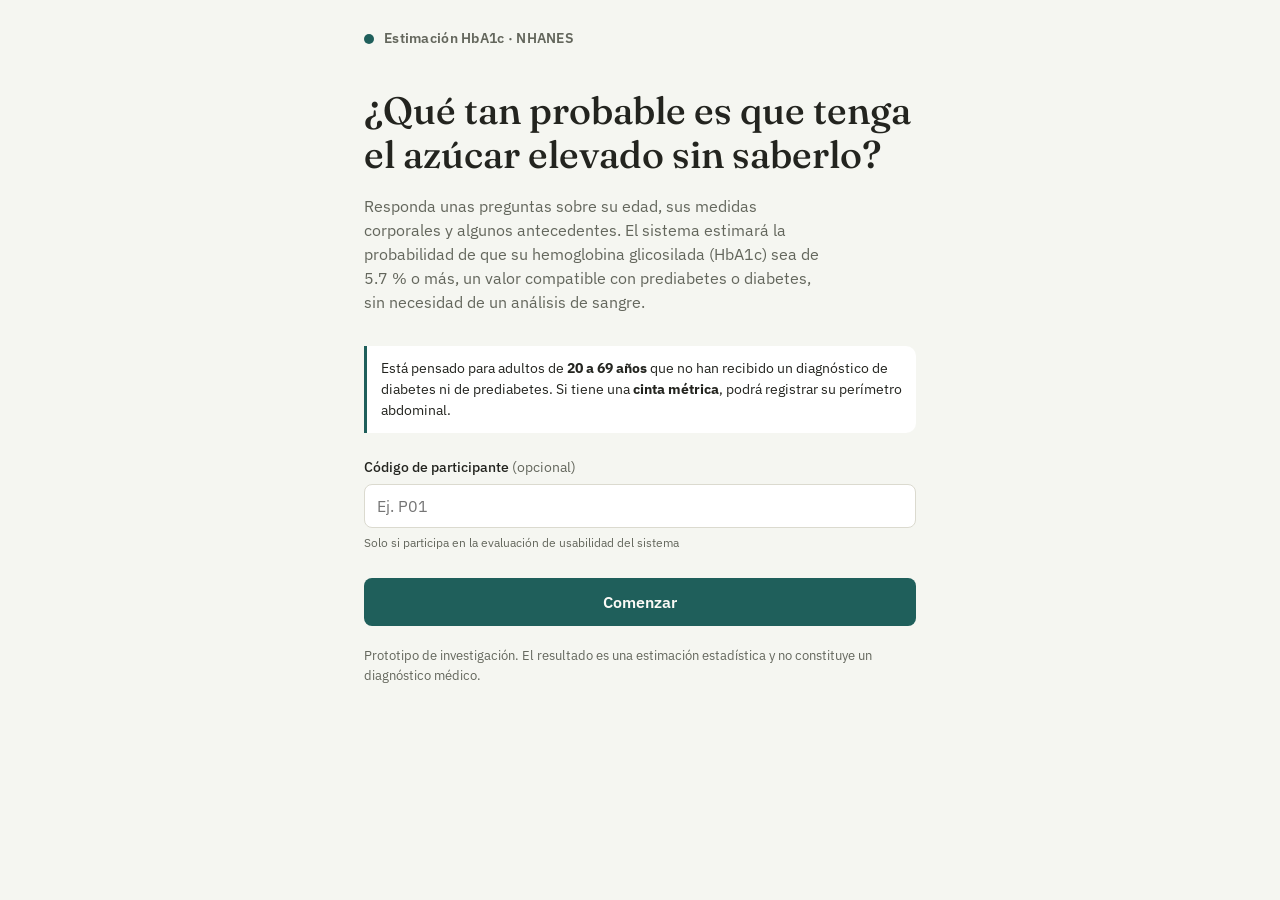
==== commit 448c8b6d: "fix: Revision de textos para el juicio de expertos (C1,C4,C6,D4-D6" ====
--- a/frontend/index.html
+++ b/frontend/index.html
@@ -25,21 +25,21 @@
         <section id="screen-start" class="screen">
             <h1 class="display">¿Qué tan probable es que tenga el azúcar elevado sin saberlo?</h1>
             <p class="lede">
-                Responde unas preguntas sobre tu edad, tus medidas corporales y algunos antecedentes. El sistema
-                estimará la probabilidad de que tu hemoglobina glicosilada (HbA1c) sea de 5.7 % o más, un valor
+                Responda unas preguntas sobre su edad, sus medidas corporales y algunos antecedentes. El sistema
+                estimará la probabilidad de que su hemoglobina glicosilada (HbA1c) sea de 5.7 % o más, un valor
                 compatible con prediabetes o diabetes, sin necesidad de un análisis de sangre.
             </p>
 
             <p class="callout">
                 Está pensado para adultos de <strong>20 a 69 años</strong> que no han recibido un diagnóstico de
-                diabetes ni de prediabetes. Si tienes una <strong>cinta métrica</strong>, podrás registrar tu
+                diabetes ni de prediabetes. Si tiene una <strong>cinta métrica</strong>, podrá registrar su
                 perímetro abdominal.
             </p>
 
             <div class="field">
                 <label for="codigo-participante">Código de participante <span class="optional">(opcional)</span></label>
                 <input type="text" id="codigo-participante" placeholder="Ej. P01" maxlength="20" autocomplete="off">
-                <span class="hint">Solo si participas en la evaluación de usabilidad del sistema</span>
+                <span class="hint">Solo si participa en la evaluación de usabilidad del sistema</span>
             </div>
 
             <button type="button" class="btn btn--primary" id="btn-start">Comenzar</button>
@@ -59,7 +59,7 @@
                 <label class="toggle"><input type="radio" name="diagnostico_previo" value="1"><span>Sí</span></label>
                 <label class="toggle"><input type="radio" name="diagnostico_previo" value="0"><span>No</span></label>
             </fieldset>
-            <p class="error" id="filter-error" hidden>Selecciona una respuesta para continuar.</p>
+            <p class="error" id="filter-error" hidden>Seleccione una respuesta para continuar.</p>
             <button type="button" class="btn btn--primary" id="btn-filter">Continuar</button>
         </section>
 
@@ -68,7 +68,8 @@
             <h2 class="section-title">Este sistema no aplica a su caso</h2>
             <p class="result__explain" id="out-message">
                 Este sistema está pensado para personas sin diagnóstico previo de diabetes ni prediabetes y que no
-                estén embarazadas. Si ya recibió un diagnóstico, siga las indicaciones de su profesional de salud.
+                estén embarazadas. Si ya recibió un diagnóstico o está embarazada, siga las indicaciones de su
+                profesional de salud.
             </p>
             <button type="button" class="btn btn--ghost btn-reset">Volver al inicio</button>
         </section>
@@ -85,7 +86,7 @@
                 <div class="field">
                     <label for="sexo">Sexo</label>
                     <select id="sexo" required>
-                        <option value="" selected disabled>Selecciona</option>
+                        <option value="" selected disabled>Seleccione</option>
                         <option value="femenino">Mujer</option>
                         <option value="masculino">Hombre</option>
                     </select>
@@ -113,13 +114,13 @@
                 <div class="field">
                     <label>Índice de masa corporal (IMC)</label>
                     <div class="imc-display" id="imc-display">—</div>
-                    <span class="hint">Se calcula automáticamente a partir de tu peso y talla</span>
+                    <span class="hint">Se calcula automáticamente a partir de su peso y talla</span>
                 </div>
                 <div class="field">
                     <label for="cintura">Perímetro abdominal (cm) <span class="optional">(opcional)</span></label>
                     <input type="number" id="cintura" min="50" max="180" step="0.1">
                     <span class="hint">De pie, con la cinta alrededor de la cintura a la altura del ombligo, sin
-                        ajustarla. Si no tienes cinta métrica, déjalo vacío.</span>
+                        ajustarla. Si no tiene cinta métrica, déjelo vacío.</span>
                 </div>
             </div>
 
@@ -161,7 +162,7 @@
 
         <!-- PANTALLA 4: RESULTADO -->
         <section id="screen-result" class="screen" hidden>
-            <h2 class="section-title">Tu resultado</h2>
+            <h2 class="section-title">Su resultado</h2>
 
             <div class="result">
                 <svg class="gauge" viewBox="0 0 120 120" aria-hidden="true">
@@ -175,13 +176,14 @@
                 </div>
             </div>
 
+            <p class="callout" id="result-aviso-edad" hidden></p>
             <p class="result__explain" id="result-message"></p>
             <p class="result__reference" id="result-reference"></p>
             <p class="section-note" id="result-nota-intervalo"></p>
 
             <hr class="rule">
 
-            <h3 class="subsection-title">Qué datos influyeron más en tu estimación</h3>
+            <h3 class="subsection-title">Qué datos influyeron más en su estimación</h3>
             <ul class="factores" id="result-factores"></ul>
             <p class="section-note" id="result-nota"></p>
 
@@ -194,7 +196,7 @@
             <p class="result__meta" id="result-meta"></p>
 
             <button type="button" class="btn btn--ghost btn-reset">Nueva evaluación</button>
-            <a href="#" id="link-sus" class="btn btn--primary btn--link" hidden>Completa la encuesta de usabilidad</a>
+            <a href="#" id="link-sus" class="btn btn--primary btn--link" hidden>Complete la encuesta de usabilidad</a>
         </section>
 
     </div>
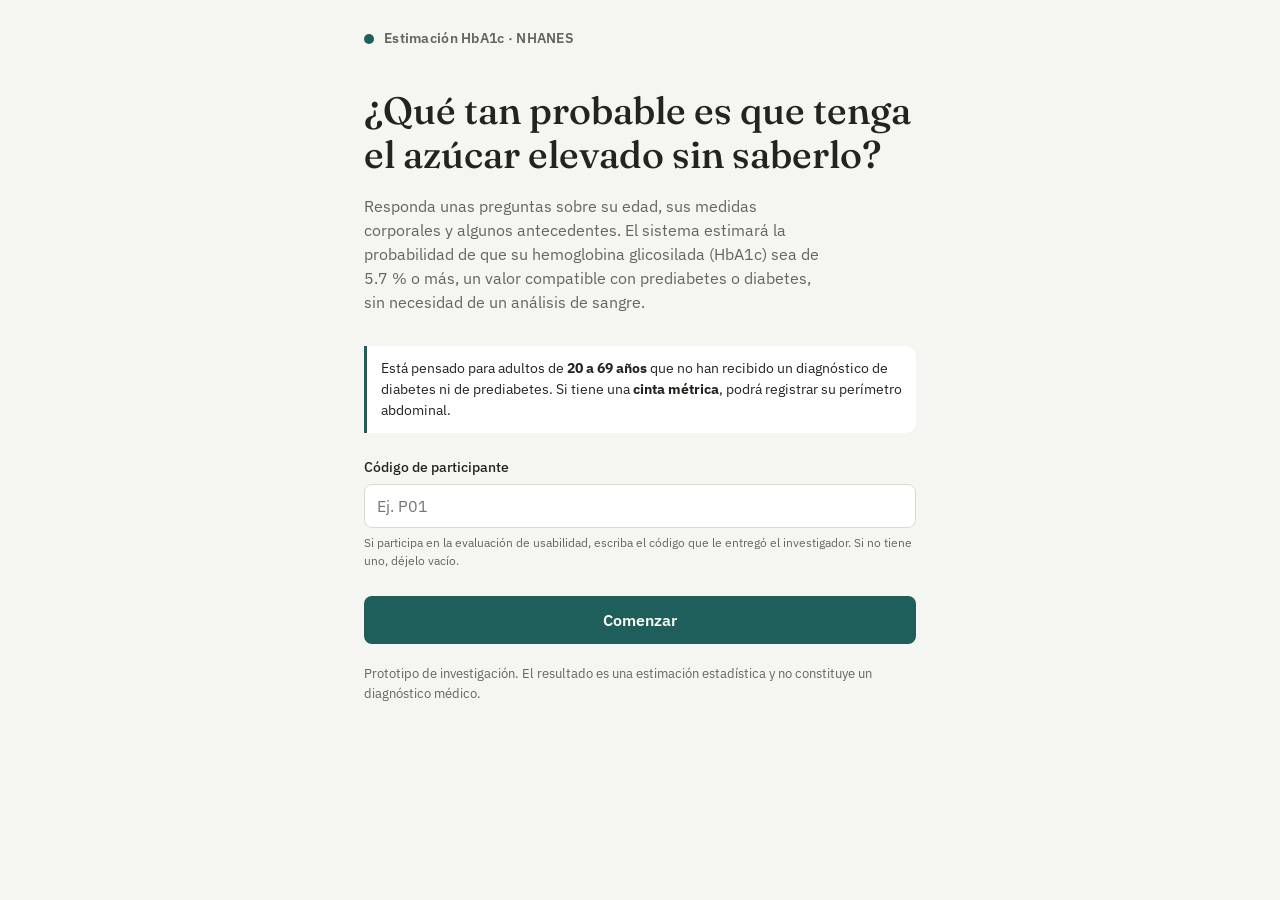
==== commit da5a08c8: "fix: el bootn de la encuesta SUS se muestra siempre" ====
--- a/frontend/index.html
+++ b/frontend/index.html
@@ -37,9 +37,9 @@
             </p>
 
             <div class="field">
-                <label for="codigo-participante">Código de participante <span class="optional">(opcional)</span></label>
+                <label for="codigo-participante">Código de participante</label>
                 <input type="text" id="codigo-participante" placeholder="Ej. P01" maxlength="20" autocomplete="off">
-                <span class="hint">Solo si participa en la evaluación de usabilidad del sistema</span>
+                <span class="hint">Si participa en la evaluación de usabilidad, escriba el código que le entregó el investigador. Si no tiene uno, déjelo vacío.</span>
             </div>
 
             <button type="button" class="btn btn--primary" id="btn-start">Comenzar</button>
@@ -67,9 +67,7 @@
         <section id="screen-out" class="screen" hidden>
             <h2 class="section-title">Este sistema no aplica a su caso</h2>
             <p class="result__explain" id="out-message">
-                Este sistema está pensado para personas sin diagnóstico previo de diabetes ni prediabetes y que no
-                estén embarazadas. Si ya recibió un diagnóstico o está embarazada, siga las indicaciones de su
-                profesional de salud.
+                Este sistema no puede estimar su resultado, porque está pensado para personas sin diagnóstico previo de diabetes ni prediabetes y que no estén embarazadas. Si ya recibió un diagnóstico o está embarazada, siga los controles que le indique su profesional de salud.
             </p>
             <button type="button" class="btn btn--ghost btn-reset">Volver al inicio</button>
         </section>
@@ -97,6 +95,8 @@
                 <legend>¿Está embarazada actualmente?</legend>
                 <label class="toggle"><input type="radio" name="embarazo" value="1"><span>Sí</span></label>
                 <label class="toggle"><input type="radio" name="embarazo" value="0"><span>No</span></label>
+                <span class="hint">El sistema no realiza la estimación durante el embarazo: en esa etapa la HbA1c disminuye de
+                    forma natural y el modelo se desarrolló sin mujeres embarazadas.</span>
             </fieldset>
 
             <hr class="rule">
@@ -119,8 +119,9 @@
                 <div class="field">
                     <label for="cintura">Perímetro abdominal (cm) <span class="optional">(opcional)</span></label>
                     <input type="number" id="cintura" min="50" max="180" step="0.1">
+                    <span class="hint hint--destacado"><strong>Le recomendamos medirlo:</strong> mejora la estimación.</span>
                     <span class="hint">De pie, con la cinta alrededor de la cintura a la altura del ombligo, sin
-                        ajustarla. Si no tiene cinta métrica, déjelo vacío.</span>
+                        ajustarla. Si no puede medirlo, déjelo vacío.</span>
                 </div>
             </div>
 
@@ -147,6 +148,8 @@
                     menos 10 minutos seguidos?</legend>
                 <label class="toggle"><input type="radio" name="actividad_fisica" value="1" required><span>Sí</span></label>
                 <label class="toggle"><input type="radio" name="actividad_fisica" value="0"><span>No</span></label>
+                <span class="hint">Considere solo las actividades de su tiempo libre, no las de su trabajo ni sus traslados.
+                    Por ejemplo, un conductor que no hace ejercicio fuera de su trabajo debe responder «No».</span>
             </fieldset>
 
             <fieldset class="toggle-group">
@@ -196,7 +199,7 @@
             <p class="result__meta" id="result-meta"></p>
 
             <button type="button" class="btn btn--ghost btn-reset">Nueva evaluación</button>
-            <a href="#" id="link-sus" class="btn btn--primary btn--link" hidden>Complete la encuesta de usabilidad</a>
+            <a href="sus.html" id="link-sus" class="btn btn--primary btn--link">Complete la encuesta de usabilidad</a>
         </section>
 
     </div>
--- a/frontend/css/style.css
+++ b/frontend/css/style.css
@@ -133,6 +133,19 @@
 .toggle input:focus-visible+span {
     outline: 2px solid var(--primary);
     outline-offset: 1px;
+}
+
+/* Aclaraciones dentro de las preguntas Sí/No: ocupan toda la fila */
+.toggle-group .hint {
+    flex-basis: 100%;
+}
+
+.hint--destacado {
+    display: block;
+    padding: 6px 10px;
+    border-left: 3px solid var(--primary);
+    background: var(--surface);
+    color: var(--ink);
 }
 
 .hint {
